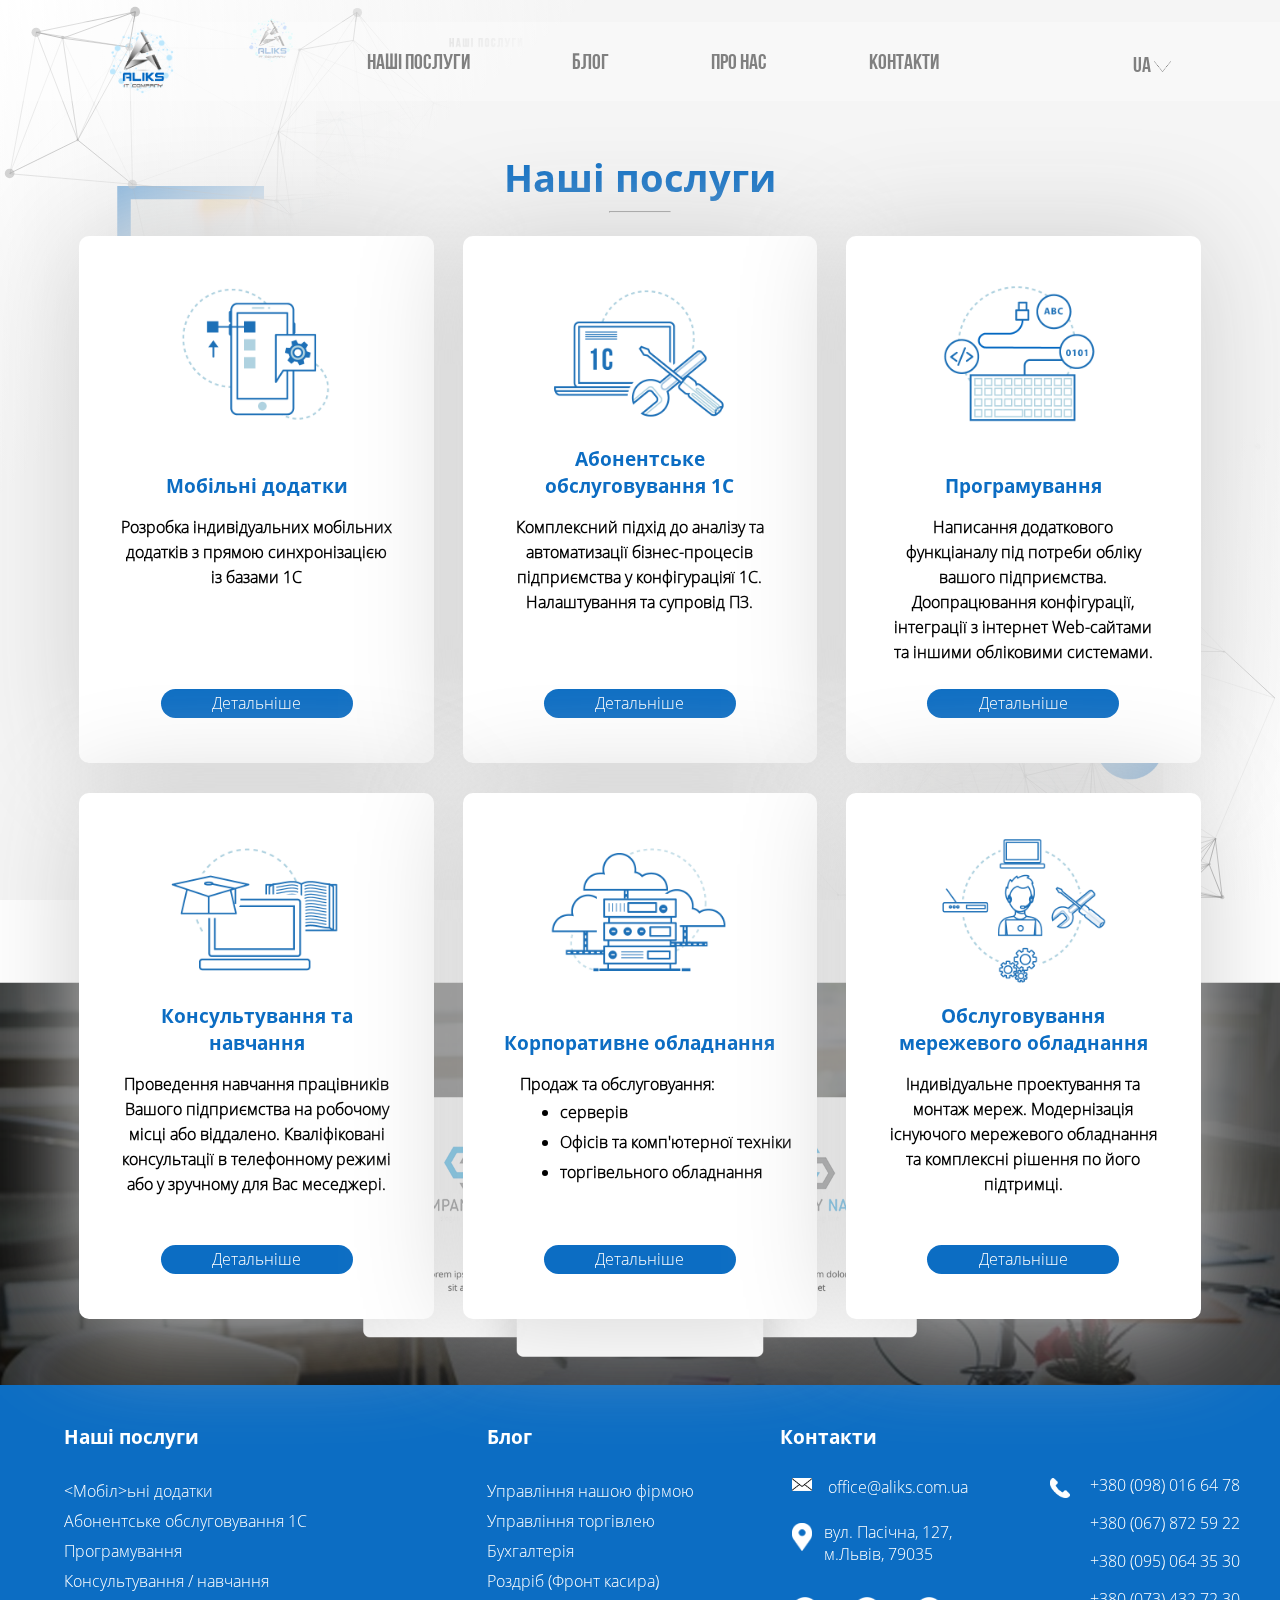
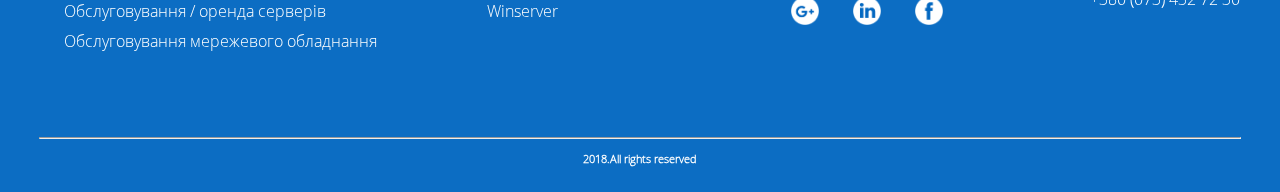
==== index.html @ d7215dd7 "Aliks.com.ua" ====
<!DOCTYPE html>
<html lang="en">
<head>
    <meta charset="UTF-8">
    <title>Aliks</title>
    <link rel="stylesheet" href="css/style.css">
    <link href="https://fonts.googleapis.com/css?family=Open+Sans" rel="stylesheet">
    <meta name=viewport content="width=device-width, initial-scale=1">
</head>
<body>
<!-- navigation bar -->


<div id="particles-js"></div>

<div id="back"></div>
<nav>
    <img src="img/logo_web-01.png" alt="logo">
    <ul class="nav">
        <li><a href="index.html">Наші Послуги</a></li>
        <li><a href="">Блог</a></li>
        <li><a href="aboutus.html">Про нас</a></li>
        <li><a href="contact.html">Контакти</a></li>
    </ul>
    <ul class="language">UA <img src="img/arrow.png" alt="">
        <li><a href="">EN</a></li>
        <li><a href="">RU</a></li>
    </ul>
</nav>
<!-- Main block-->
<section>
<h1>Наші послуги</h1>
    <hr>
   <div class="block">
       <div><img src="img/01%20mobile-dev.png" alt="">
           <h2>Мобільні додатки</h2>
           <h3>Розробка індивідуальних мобільних додатків з прямою синхронізацією із базами 1С</h3>
           <a href="">Детальніше</a>
       </div>
       <div><img src="img/02-1-C.png" alt="">
           <h2> Абонентське обслуговування 1С </h2>
           <h3> Комплексний підхід до аналізу та автоматизації бізнес-процесів підприємства у конфігураціяї 1С. Налаштування та супровід ПЗ.</h3>
           <a href="">Детальніше</a>
       </div>
       <div><img src="img/03-programming.png" alt="">
           <h2>Програмування</h2>
           <h3>Написання додаткового функціаналу під потреби обліку вашого підприємства. Доопрацювання конфігурації, інтеграції з інтернет Web-сайтами та іншими обліковими системами. </h3>
           <a href="">Детальніше</a>
       </div>
       <div><img src="img/04-education.png" alt="">
           <h2>Консультування та навчання</h2>
           <h3>Проведення навчання працівників Вашого підприємства на робочому місці або віддалено. Кваліфіковані консультації в телефонному режимі або у зручному для Вас меседжері.</h3>
           <a href="">Детальніше</a>
       </div>
       <div><img src="img/05-server-rent.png" alt="">
           <h2>Корпоративне обладнання</h2>
           <ul>Продаж та обслуговуання: <li>серверів</li>
               <li>Офісів та комп'ютерної техніки</li>
               <li>торгівельного обладнання </li></ul>
           <a href="">Детальніше</a>
       </div>
       <div><img src="img/06-network-equipment.png" alt="">
           <h2>Обслуговування мережевого обладнання</h2>
           <h3>Індивідуальне проектування та монтаж мереж. Модернізація існуючого мережевого обладнання та комплексні рішення по його підтримці.</h3>
           <a href="">Детальніше</a>
       </div>
   </div>
</section>
<!-- Footer -->
<footer>
    <div>
        <div class="links"><h4>Наші послуги</h4>
            <a href=""><Мобіл></Мобіл>ьні додатки</a>
            <a href="">Абонентське обслуговування 1С</a>
            <a href="">Програмування</a>
            <a href="">Консультування / навчання</a>
            <a href="">Обслуговування / оренда серверів</a>
            <a href="">Обслуговування мережевого обладнання</a></div>
        <div class="links"><h4>Блог</h4>
            <a href="">Управління нашою фірмою</a>
            <a href="">Управління торгівлею</a>
            <a href="">Бухгалтерія</a>
            <a href="">Роздріб (Фронт касира)</a>
            <a href="">Winserver</a></div>
        <div><h4>Контакти</h4>
            <div class="cont">
                <p><img src="img/email@3x.png" alt="">  office@aliks.com.ua</p>
                <div class="location"> <img src="img/placeholder@3x.png" alt=""> <p>  вул. Пасічна, 127,<br> м.Львів, 79035</p></div>
                <div><a href=""><img src="img/google@3x.png" alt=""></a>
                    <a href=""><img src="img/linkedin@3x.png" alt=""></a>
                    <a href=""><img src="img/facebook@3x.png" alt=""></a></div>
            </div>
        </div>
        <div class="number" ><img src="img/phone@3x.png" alt="">
            <div >
                <p>+380 (098) 016 64 78</p>
                <p>+380 (067) 872 59 22</p>
                <p>+380 (095) 064 35 30</p>
                <p>+380 (073) 432 72 30</p>
            </div></div>
    </div>
    <hr>
    <h6>2018.All rights reserved</h6>
</footer>

<script src="js/main.js"></script>
<script src="js/particles.js"></script>
<script>/* ---- particles.js config ---- */

particlesJS("particles-js", {
    "particles": {
        "number": {
            "value": 45,
            "density": {
                "enable": true,
                "value_area": 300
            }
        },
        "color": {
            "value": "#808080"
        },
        "shape": {
            "type": "circle",
            "stroke": {
                "width": 0,
                "color": "#000000"
            },
            "polygon": {
                "nb_sides": 5
            },
            "image": {
                "src": "img/github.svg",
                "width": 100,
                "height": 100
            }
        },
        "opacity": {
            "value": 0.5,
            "random": false,
            "anim": {
                "enable": false,
                "speed": 1,
                "opacity_min": 0.1,
                "sync": false
            }
        },
        "size": {
            "value":5,
            "random": true,
            "anim": {
                "enable": false,
                "speed": 40,
                "size_min": 0.1,
                "sync": false
            }
        },
        "line_linked": {
            "enable": true,
            "distance": 180,
            "color": "#434343",
            "opacity": 0.7,
            "width": 1
        },
        "move": {
            "enable": true,
            "speed": 3,
            "direction": "none",
            "random": false,
            "straight": false,
            "out_mode": "out",
            "bounce": false,
            "attract": {
                "enable": false,
                "rotateX": 600,
                "rotateY": 1200
            }
        }
    },
    "interactivity": {
        "detect_on": "canvas",
        "events": {
            "onhover": {
                "enable": true,
                "mode": "grab"
            },
            "onclick": {
                "enable": true,
                "mode": "push"
            },
            "resize": true
        },
        "modes": {
            "grab": {
                "distance": 140,
                "line_linked": {
                    "opacity": 1
                }
            },
            "bubble": {
                "distance": 400,
                "size": 40,
                "duration": 2,
                "opacity": 8,
                "speed": 3
            },
            "repulse": {
                "distance": 200,
                "duration": 0.4
            },
            "push": {
                "particles_nb": 4
            },
            "remove": {
                "particles_nb": 2
            }
        }
    },
    "retina_detect": true
});


/* ---- stats.js config ---- */

</script>
</body>
</html>
---- css/style.css ----
@font-face {
    font-family: OpenSansLight;
    src: url("../font/OpenSans-Light.ttf");
}
@font-face {
    font-family:BayBitch;
    src: url("../font/Bebas_Neue_Cyrillic.ttf");
}
@font-face {font-family: OpenSansBold;
    src: url("../font/OpenSans-Bold.ttf");

}
@import url('https://fonts.googleapis.com/css?family=Open+Sans');

html, body {
    padding: 0;
    margin: 0;

}

body {
    background: url("../img/03 about us.png") #F5F5F5;
    background-size: cover;


}
/*nav*/
nav {
    margin: 22px 0;
    display: flex;
    justify-content: center;
    flex-flow: row;
    background: rgba(255, 255, 255, 0.33);
    height: 79px;

}

nav > img {
    height: 82%;
    margin: auto 0;
}
.nav {
    display: flex;
    list-style: none;
    margin: auto 8%;
}
.nav a {
    color: #808080;
    font-family: BayBitch;
    text-transform: uppercase;
    text-decoration: none;
    margin: 0 51px;
    font-size: 1.36rem;

}
.nav a:hover{
    color: #0C6DC3;
}
#nav a{
    color: #fff;
}
#nav a:hover{
    color: #0C6DC3;
}
.language {
    font-family: BayBitch;
    font-size: 1.36rem;
    margin: 30px 0;
    color: #808080;
}
.language img {
   height: .7rem;
}

.language:hover > li {
    visibility: visible;
    opacity: 1;

}
.language a {
    color: #808080;
    font-family: BayBitch;
    text-transform: uppercase;
    text-decoration: none;
    font-size: 1.36rem;
}
.language a:hover {
    color: #0C6DC3;
}
.language li {
    list-style: none;
    margin: 0;
    padding: 0;
    visibility: hidden;
    opacity: 0;
    z-index: 99999;
    -webkit-transition: opacity 0.2s linear, visibility 0.2s linear;
    -moz-transition: opacity 0.2s linear, visibility 0.2s linear;
    -o-transition: opacity 0.2s linear, visibility 0.2s linear;
    transition: opacity 0.2s linear, visibility 0.2s linear;
}
#laguage {
    color: #fff;
}
#laguage a{
    color: #ffffff;
}
#language a:hover {
    color: #0C6DC3;
}
/*body*/
section{
    display: flex;
   flex-flow: column;
max-width:1150px;
    margin: 4% auto;
   /* opacity: .5;*/

}
section h1 {
    text-align: center;
    font-size: 2.35rem;
    font-family:OpenSansBold;
    margin: 0;
    color: #0C6DC3;
}

section hr{
    width:60px;
}
.block {
    display: flex;


    flex-flow: row wrap;

  font-family: OpenSansLight;
    justify-content: space-between;

}
.block>div{
    margin: 1.3% auto;
    width: 320px;
    height: 469px;
    background: white;
    border-radius: 10px;
    box-shadow: 0px 0px 113px 0px #cfcfcf;
    padding: 2.5% 1.5%;
    display: grid;
    grid-template-rows: 36% 14% 37%;
}
.block img {
    height: 177px;
    margin: auto 22%;
}
.block h2{font-family: OpenSansBold;
    font-size: 1.2rem;
    text-align: center;
    color: #0C6DC3;
    margin: auto 1rem 0 1rem;

}
.block h3 {
    line-height: 25px;
    font-size: 1rem;
    text-align: center;
    font-family: OpenSansLight;
    padding: 0 24px;
}
.block ul{
    line-height: 25px;
    font-size: 1rem;
    text-align: left;
    font-family: OpenSansLight;
    font-weight: bold;
}
.block ul>li{
    font-weight: bold;
    margin-left: 2.5rem;
    text-align: left;
    font-family: OpenSansLight;
    line-height: 30px;
}
.block  a{

    text-align: center;
    color: white;
    padding: 3px;
    background: #0C6DC3;
    border-radius: 20px;
    margin: 5% 20%;
    text-decoration: none;
}
footer{
    font-family: OpenSansLight;
    /*height: 400px;*/
    width: 100%;
    background: #0C6DC3;
    color: #fff;
    padding: 1% 0;
}
footer hr{
    max-width: 1200px;
    margin: auto;
}
footer h6 {
    text-align: center;
    margin: 1%  ;
    color:white;
}
footer>div{
    margin: 0 auto;
    margin-bottom: 4%;
    max-width: 1200px;
    display: flex;
    justify-content: space-between;
    flex-flow: wrap;
}
.location{
    display: flex;
}
.location p {
    margin: 0% 0 12% 0%;
}
.links{
    display: flex;
    flex-flow: column;
    margin: 0 2%;
}
footer h4{
    font-family: OpenSansBold;
    font-size: 1.2rem;

}
.links>a{
    color: white;
    text-decoration: none;
    margin: 4px 0;
}
footer img{
    width: 20px;
    margin: 1% 12px;
    height: 100%;
}
.number{
    display: inherit;
    margin: 60px 0;
}
.number img {
    margin: 20px;
    height: 20px;
    width: 20px;
}
.cont>p{
    margin: 12% 0%;
}
.cont>p>img{
    background:black;
}
.cont>div>a>img{
    width: 28px;
    margin: 5% 10% 0 6%;
    height: 100%;
}
/*Animation settings*/
#particles-js {
    z-index: -2;
    position: fixed;
    height: 100vh;
    width: 100vw;
    top: 0;
    right: 0;
    left: 0;
}

#back {
    z-index: -1;
    position: fixed;
    height: 100vh;
    width: 100vw;
    background: linear-gradient(140deg, rgba(245, 245, 245, 0), #F5F5F5, #F5F5F5, #F5F5F5, rgba(245, 245, 245, 0));
    top: 0;
    right: 0;
    left: 0;
}
/*Contact*/
.contact{
    font-family: OpenSansLight;
    color: #fff;
    display: flex;
    border-radius: 15px;
    max-width: 1155px;
    flex-flow: row;
    background: hsla(0, 0%, 0%, 0.34);
    margin: 6% auto;
}
.contact form{
    display: flex;
    flex-flow: column;
}
.contact h1{
    font-family: OpenSansBold;
    text-align: left;
    font-size: 2.34rem;
    margin-bottom: 0;
}
.contact>div{
    width: 50%;
}
.contact>div:nth-child(1){
    padding: 2% 9%;
    width: 32%;
}
.contact form>input{
    font-size: 1.2rem;
    width: 100%;
    border: none;
    background: #fff0;
    color: white;
    border-bottom: solid;
    padding: 12% 0 3px 0;
    border-bottom-width: 1px;
    outline: unset;
    border-color: white;


}

.contact form>textarea{
    font-size: 1.2rem;
    background: #fff0;
    border: none;
    color: white;
    border-bottom-width: 1px;
    border-bottom: solid;
    padding: 4% 0 1px 0;
    height: 122px;
    outline: unset;
    font-family: OpenSansLight;
    border-width: 1px;
}
.contact form>input::placeholder{
    color: white;
}
.contact form>textarea::placeholder{
    color: white;
}
#map{
    border-bottom-right-radius: 15px;
    border-top-right-radius: 15px;
}
form>input:last-child{
    text-align: center;
    color: #0C6DC3;
    padding: 6px 0;
    background: #fff;
    border-radius: 20px;
    margin: 13% 26%;
    width: 46%;
    border: none;
    text-decoration: none;
    font-size: 1rem;
}
#backimg{
    top: 0;
position: fixed;
z-index: -2;
}
/*Aboutus*/
.aboutus{
display: flex;
    flex-flow: row;
    background: #dcdcdc70;
    padding: 3% 0;
}
.we{
    display: flex;
    flex-flow: column;
    max-width: 1272px;
    margin: 4% 0 0 24%;
}
.aboutus>div:first-child{
    background:url("../img/office.png") no-repeat;
    background-position: center;
    width: 475px;
    height: 680px;
    margin: 6% 8% 0 -21%;

}
.box{
    position: absolute;
    background: #0C6DC3;
    height: 14rem;
    width: 14rem;
    margin: -1rem;
    z-index: -1;
}
.aboutus>div:last-child{
    width: 68%;
}
.aboutus h2{
    font-size: 1.3rem;
    text-indent: 1rem;
    font-family: OpenSansLight;
}
.aboutus ul{
    font-family: OpenSansBold;
}
.aboutus li{
    font-family: OpenSansLight;
list-style-type: none;
}
.aboutus h3 {
font-family: -apple-system, BlinkMacSystemFont, 'Segoe UI', Roboto, Oxygen, Ubuntu, Cantarell, 'Open Sans', 'Helvetica Neue', sans-serif
}
.we h1{
    text-align: left;
    font-size: 2.3rem;
    font-family: OpenSansBold;
    color: #0C6DC3;
    margin: 0 12%;
}
.we hr{
    margin: 2% 16%;
}
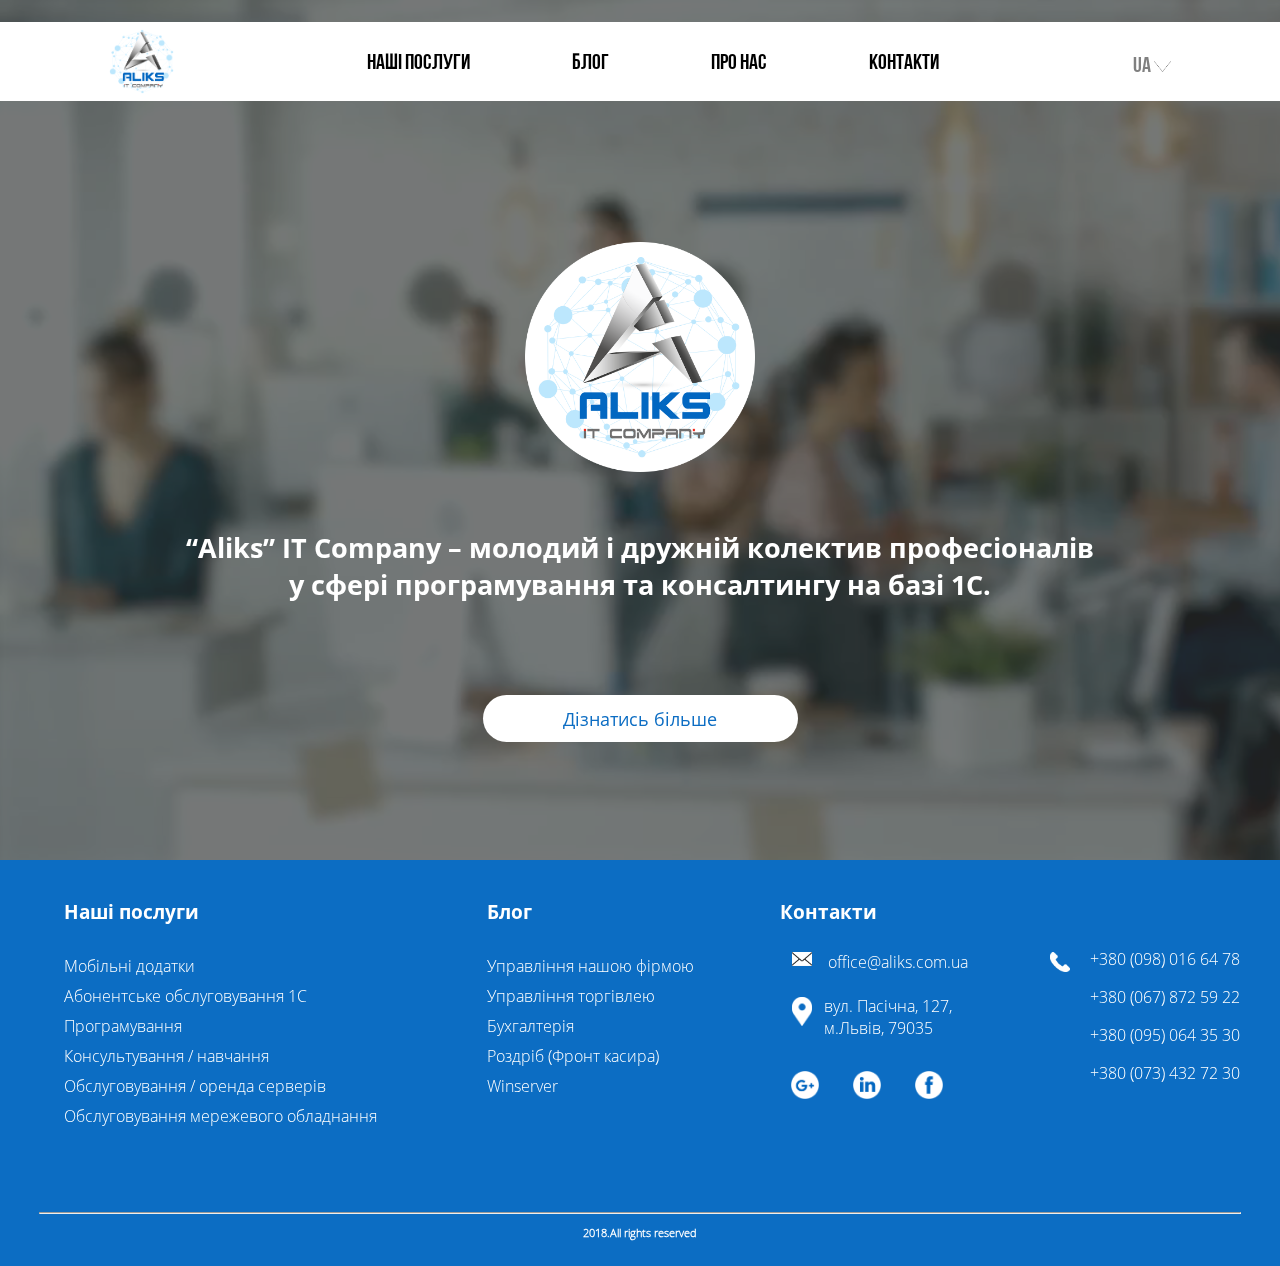
==== commit d325f2f3: "newTask" ====
--- a/index.html
+++ b/index.html
@@ -4,20 +4,23 @@
     <meta charset="UTF-8">
     <title>Aliks</title>
     <link rel="stylesheet" href="css/style.css">
+    <link rel="stylesheet" href="css/indexcss.css">
     <link href="https://fonts.googleapis.com/css?family=Open+Sans" rel="stylesheet">
     <meta name=viewport content="width=device-width, initial-scale=1">
 </head>
 <body>
+<video autoplay loop> <source src="img/video bg.mp4" type="video/mp4"> </video>
+    <div style="position: absolute;
+    height: 120%;
+    width: 100%;
+    background: #2e3030a8;
+    z-index: -2;
+    top: 0;"></div>
 <!-- navigation bar -->
-
-
-<div id="particles-js"></div>
-
-<div id="back"></div>
-<nav>
-    <img src="img/logo_web-01.png" alt="logo">
-    <ul class="nav">
-        <li><a href="index.html">Наші Послуги</a></li>
+<nav class="whitenav">
+  <a href="index.html">  <img src="img/logo_web-01.png" alt="logo"></a>
+    <ul class="frontnav">
+        <li><a href="ourproud.html">Наші Послуги</a></li>
         <li><a href="">Блог</a></li>
         <li><a href="aboutus.html">Про нас</a></li>
         <li><a href="contact.html">Контакти</a></li>
@@ -27,200 +30,49 @@
         <li><a href="">RU</a></li>
     </ul>
 </nav>
-<!-- Main block-->
-<section>
-<h1>Наші послуги</h1>
-    <hr>
-   <div class="block">
-       <div><img src="img/01%20mobile-dev.png" alt="">
-           <h2>Мобільні додатки</h2>
-           <h3>Розробка індивідуальних мобільних додатків з прямою синхронізацією із базами 1С</h3>
-           <a href="">Детальніше</a>
-       </div>
-       <div><img src="img/02-1-C.png" alt="">
-           <h2> Абонентське обслуговування 1С </h2>
-           <h3> Комплексний підхід до аналізу та автоматизації бізнес-процесів підприємства у конфігураціяї 1С. Налаштування та супровід ПЗ.</h3>
-           <a href="">Детальніше</a>
-       </div>
-       <div><img src="img/03-programming.png" alt="">
-           <h2>Програмування</h2>
-           <h3>Написання додаткового функціаналу під потреби обліку вашого підприємства. Доопрацювання конфігурації, інтеграції з інтернет Web-сайтами та іншими обліковими системами. </h3>
-           <a href="">Детальніше</a>
-       </div>
-       <div><img src="img/04-education.png" alt="">
-           <h2>Консультування та навчання</h2>
-           <h3>Проведення навчання працівників Вашого підприємства на робочому місці або віддалено. Кваліфіковані консультації в телефонному режимі або у зручному для Вас меседжері.</h3>
-           <a href="">Детальніше</a>
-       </div>
-       <div><img src="img/05-server-rent.png" alt="">
-           <h2>Корпоративне обладнання</h2>
-           <ul>Продаж та обслуговуання: <li>серверів</li>
-               <li>Офісів та комп'ютерної техніки</li>
-               <li>торгівельного обладнання </li></ul>
-           <a href="">Детальніше</a>
-       </div>
-       <div><img src="img/06-network-equipment.png" alt="">
-           <h2>Обслуговування мережевого обладнання</h2>
-           <h3>Індивідуальне проектування та монтаж мереж. Модернізація існуючого мережевого обладнання та комплексні рішення по його підтримці.</h3>
-           <a href="">Детальніше</a>
-       </div>
-   </div>
+<section class="front">
+    <img src="img/big_logo_web-01.png" alt="">
+    <h1>“Aliks” IT Company – молодий і дружній колектив професіоналів <br> у сфері програмування та консалтингу на базі 1С. </h1>
+    <a href="">Дізнатись більше</a>
 </section>
-<!-- Footer -->
 <footer>
-    <div>
-        <div class="links"><h4>Наші послуги</h4>
-            <a href=""><Мобіл></Мобіл>ьні додатки</a>
-            <a href="">Абонентське обслуговування 1С</a>
-            <a href="">Програмування</a>
-            <a href="">Консультування / навчання</a>
-            <a href="">Обслуговування / оренда серверів</a>
-            <a href="">Обслуговування мережевого обладнання</a></div>
-        <div class="links"><h4>Блог</h4>
-            <a href="">Управління нашою фірмою</a>
-            <a href="">Управління торгівлею</a>
-            <a href="">Бухгалтерія</a>
-            <a href="">Роздріб (Фронт касира)</a>
-            <a href="">Winserver</a></div>
-        <div><h4>Контакти</h4>
-            <div class="cont">
-                <p><img src="img/email@3x.png" alt="">  office@aliks.com.ua</p>
-                <div class="location"> <img src="img/placeholder@3x.png" alt=""> <p>  вул. Пасічна, 127,<br> м.Львів, 79035</p></div>
-                <div><a href=""><img src="img/google@3x.png" alt=""></a>
-                    <a href=""><img src="img/linkedin@3x.png" alt=""></a>
-                    <a href=""><img src="img/facebook@3x.png" alt=""></a></div>
+        <div>
+            <div class="links"><h4>Наші послуги</h4>
+                <a href="">Мобільні додатки</a>
+                <a href="">Абонентське обслуговування 1С</a>
+                <a href="">Програмування</a>
+                <a href="">Консультування / навчання</a>
+                <a href="">Обслуговування / оренда серверів</a>
+                <a href="">Обслуговування мережевого обладнання</a></div>
+            <div class="links"><h4>Блог</h4>
+                <a href="">Управління нашою фірмою</a>
+                <a href="">Управління торгівлею</a>
+                <a href="">Бухгалтерія</a>
+                <a href="">Роздріб (Фронт касира)</a>
+                <a href="">Winserver</a></div>
+            <div><h4>Контакти</h4>
+                <div class="cont">
+                    <p><img src="img/email@3x.png" alt="">  office@aliks.com.ua</p>
+                    <div class="location"> <img src="img/placeholder@3x.png" alt=""> <p>  вул. Пасічна, 127,<br> м.Львів, 79035</p></div>
+                    <div><a href=""><img src="img/google@3x.png" alt=""></a>
+                        <a href=""><img src="img/linkedin@3x.png" alt=""></a>
+                        <a href=""><img src="img/facebook@3x.png" alt=""></a></div>
+                </div>
             </div>
+            <div class="number" ><img src="img/phone@3x.png" alt="">
+                <div >
+                    <p>+380 (098) 016 64 78</p>
+                    <p>+380 (067) 872 59 22</p>
+                    <p>+380 (095) 064 35 30</p>
+                    <p>+380 (073) 432 72 30</p>
+                </div></div>
         </div>
-        <div class="number" ><img src="img/phone@3x.png" alt="">
-            <div >
-                <p>+380 (098) 016 64 78</p>
-                <p>+380 (067) 872 59 22</p>
-                <p>+380 (095) 064 35 30</p>
-                <p>+380 (073) 432 72 30</p>
-            </div></div>
-    </div>
-    <hr>
-    <h6>2018.All rights reserved</h6>
-</footer>
-
-<script src="js/main.js"></script>
-<script src="js/particles.js"></script>
-<script>/* ---- particles.js config ---- */
-
-particlesJS("particles-js", {
-    "particles": {
-        "number": {
-            "value": 45,
-            "density": {
-                "enable": true,
-                "value_area": 300
-            }
-        },
-        "color": {
-            "value": "#808080"
-        },
-        "shape": {
-            "type": "circle",
-            "stroke": {
-                "width": 0,
-                "color": "#000000"
-            },
-            "polygon": {
-                "nb_sides": 5
-            },
-            "image": {
-                "src": "img/github.svg",
-                "width": 100,
-                "height": 100
-            }
-        },
-        "opacity": {
-            "value": 0.5,
-            "random": false,
-            "anim": {
-                "enable": false,
-                "speed": 1,
-                "opacity_min": 0.1,
-                "sync": false
-            }
-        },
-        "size": {
-            "value":5,
-            "random": true,
-            "anim": {
-                "enable": false,
-                "speed": 40,
-                "size_min": 0.1,
-                "sync": false
-            }
-        },
-        "line_linked": {
-            "enable": true,
-            "distance": 180,
-            "color": "#434343",
-            "opacity": 0.7,
-            "width": 1
-        },
-        "move": {
-            "enable": true,
-            "speed": 3,
-            "direction": "none",
-            "random": false,
-            "straight": false,
-            "out_mode": "out",
-            "bounce": false,
-            "attract": {
-                "enable": false,
-                "rotateX": 600,
-                "rotateY": 1200
-            }
-        }
-    },
-    "interactivity": {
-        "detect_on": "canvas",
-        "events": {
-            "onhover": {
-                "enable": true,
-                "mode": "grab"
-            },
-            "onclick": {
-                "enable": true,
-                "mode": "push"
-            },
-            "resize": true
-        },
-        "modes": {
-            "grab": {
-                "distance": 140,
-                "line_linked": {
-                    "opacity": 1
-                }
-            },
-            "bubble": {
-                "distance": 400,
-                "size": 40,
-                "duration": 2,
-                "opacity": 8,
-                "speed": 3
-            },
-            "repulse": {
-                "distance": 200,
-                "duration": 0.4
-            },
-            "push": {
-                "particles_nb": 4
-            },
-            "remove": {
-                "particles_nb": 2
-            }
-        }
-    },
-    "retina_detect": true
-});
-
-
-/* ---- stats.js config ---- */
-
-</script>
-</body>
-</html>+        <hr>
+        <h6>2018.All rights reserved</h6>
+    </footer>
+    
+    <script src="js/main.js"></script>
+    <script src="js/particles.js"></script>
+   
+    </body>
+    </html>--- a/css/style.css
+++ b/css/style.css
@@ -19,8 +19,9 @@
 }
 
 body {
-    background: url("../img/03 about us.png") #F5F5F5;
+     background:  #F5F5F5; 
     background-size: cover;
+    overflow-x: hidden;
 
 
 }
@@ -34,9 +35,12 @@
     height: 79px;
 
 }
-
-nav > img {
+nav > a{
     height: 82%;
+    margin: auto 0;
+}
+nav > a > img {
+    height: 100%;
     margin: auto 0;
 }
 .nav {
@@ -112,6 +116,7 @@
 section{
     display: flex;
    flex-flow: column;
+   min-width: 1100px;
 max-width:1150px;
     margin: 4% auto;
    /* opacity: .5;*/
@@ -263,15 +268,7 @@
     height: 100%;
 }
 /*Animation settings*/
-#particles-js {
-    z-index: -2;
-    position: fixed;
-    height: 100vh;
-    width: 100vw;
-    top: 0;
-    right: 0;
-    left: 0;
-}
+
 
 #back {
     z-index: -1;
@@ -368,16 +365,17 @@
 }
 /*Aboutus*/
 .aboutus{
-display: flex;
+    display: flex;
     flex-flow: row;
     background: #dcdcdc70;
-    padding: 3% 0;
+    padding: 4% 0 10% 0;
 }
 .we{
     display: flex;
     flex-flow: column;
     max-width: 1272px;
-    margin: 4% 0 0 24%;
+    margin: 4% 0 5% 24%;
+    background: linear-gradient(140deg, rgba(245, 245, 245, 0), #F5F5F5, #F5F5F5, #F5F5F5, rgba(245, 245, 245, 0));
 }
 .aboutus>div:first-child{
     background:url("../img/office.png") no-repeat;
@@ -399,18 +397,24 @@
     width: 68%;
 }
 .aboutus h2{
-    font-size: 1.3rem;
-    text-indent: 1rem;
-    font-family: OpenSansLight;
-}
+    font-size: 1.27rem;
+    text-indent: 2rem;
+    font-family: -apple-system, BlinkMacSystemFont, 'Segoe UI', Roboto, Oxygen, Ubuntu, Cantarell, 'Open Sans', 'Helvetica Neue', sans-serif;
+    font-weight: 400;
+}
+ .aboutus p{
+     margin:0;
+ }
 .aboutus ul{
     font-family: OpenSansBold;
+    font-size: 1.2rem;
 }
 .aboutus li{
     font-family: OpenSansLight;
 list-style-type: none;
 }
 .aboutus h3 {
+    font-style: italic;
 font-family: -apple-system, BlinkMacSystemFont, 'Segoe UI', Roboto, Oxygen, Ubuntu, Cantarell, 'Open Sans', 'Helvetica Neue', sans-serif
 }
 .we h1{
@@ -423,3 +427,206 @@
 .we hr{
     margin: 2% 16%;
 }
+.subscribe{
+    max-width: 970px;
+    margin: 0 auto;
+    min-width: 500px;
+}
+.subscribe img{
+    height: 7rem;
+
+    margin: 5% 0;
+}
+.subscribe h2{
+    font-family: -apple-system, BlinkMacSystemFont, 'Segoe UI', Roboto, Oxygen, Ubuntu, Cantarell, 'Open Sans', 'Helvetica Neue', sans-serif;
+    font-size: 2.6rem;
+    text-align: center;
+    color: #0C6DC3;
+}
+.subscribe>div{
+    display: flex;
+    flex-flow: row;
+}
+
+.subscribe a{
+    text-align: center;
+    color: white;
+    padding: 3px;
+    background: #0C6DC3;
+    border-radius: 20px;
+    margin: 4% 42%;
+    text-decoration: none;
+}
+.subscribe p{
+    margin: 2% 5%;
+    font-family: -apple-system, BlinkMacSystemFont, 'Segoe UI', Roboto, Oxygen, Ubuntu, Cantarell, 'Open Sans', 'Helvetica Neue', sans-serif;
+    font-size: 1.2rem;
+}
+.subscribe h4{
+    margin: 2% 5%;
+    font-family: -apple-system, BlinkMacSystemFont, 'Segoe UI', Roboto, Oxygen, Ubuntu, Cantarell, 'Open Sans', 'Helvetica Neue', sans-serif;
+    color: #0C6DC3;
+    font-size: 1rem;
+}
+.subscribe span{
+    color:#b1b1b1;
+}
+/* main page */
+.front{
+    margin: 2% auto;
+}
+.front img{
+    width: 20%;
+    margin: 10% auto 5% auto;
+}
+.front h1{
+    color: white;
+    font-family: -apple-system, BlinkMacSystemFont, 'Segoe UI', Roboto, Oxygen, Ubuntu, Cantarell, 'Open Sans', 'Helvetica Neue', sans-serif;
+    font-size: 1.7rem;
+}
+.front a{
+    text-align: center;
+    color: #0C6DC3;
+    padding: 3px;
+    background: #ffffff;
+    border-radius: 72px;
+    margin: 8% auto 8% auto;
+    padding: 1% 7%;
+    text-decoration: none;
+    font-size: 1.1rem;
+    font-family: -apple-system, BlinkMacSystemFont, 'Segoe UI', Roboto, Oxygen, Ubuntu, Cantarell, 'Open Sans', 'Helvetica Neue', sans-serif;
+}
+video{
+    position: absolute;
+    z-index: -2;
+    top: 0;
+    width: 120%;
+}
+.whitenav{
+    margin: 22px 0;
+    display: flex;
+    justify-content: center;
+    flex-flow: row;
+    background:white;
+    height: 79px;
+}
+.frontnav {
+    display: flex;
+    list-style: none;
+    margin: auto 8%;
+}
+.frontnav a {
+    color: #000;
+    font-family: BayBitch;
+    text-transform: uppercase;
+    text-decoration: none;
+    margin: 0 51px;
+    font-size: 1.36rem;
+
+}
+.frontnav a:hover{
+    color: #0C6DC3;
+}
+#nav a{
+    color: #fff;
+}
+#nav a:hover{
+    color: #0C6DC3;
+}
+.language {
+    font-family: BayBitch;
+    font-size: 1.36rem;
+    margin: 30px 0;
+    color: #808080;
+}
+
+@-moz-document url-prefix() {
+    .subscribe a{
+        text-align: center;
+        color: white;
+        padding: 3px;
+        background: #0C6DC3;
+        border-radius: 20px;
+        margin: 3rem 42%;
+        text-decoration: none;
+    }
+    .block a {
+        text-align: center;
+        color: white;
+        padding: 3px;
+        background: #0C6DC3;
+        border-radius: 20px;
+        margin: 1rem 20%;
+        text-decoration: none;
+    }
+    block > div {
+        margin: .8rem auto;
+        width: 320px;
+        height: 469px;
+        background: white;
+        border-radius: 10px;
+        box-shadow: 0px 0px 113px 0px #cfcfcf;
+        padding: 2.5% 1.5%;
+        display: grid;
+        grid-template-rows: 36% 14% 37%;
+    }
+    .front a {
+        text-align: center;
+        color: #0C6DC3;
+        padding: 3px;
+        background: #ffffff;
+        border-radius: 72px;
+        margin: 5rem auto 1.7rem auto;
+        padding: .6rem 7%;
+        text-decoration: none;
+        font-size: 1.1rem;
+        font-family: -apple-system, BlinkMacSystemFont, 'Segoe UI', Roboto, Oxygen, Ubuntu, Cantarell, 'Open Sans', 'Helvetica Neue', sans-serif;
+    }
+    .front img {
+        width: 20%;
+        margin: 2rem auto 5rem auto;
+    }
+    .contact form > input {
+        font-size: 1.2rem;
+        width: 100%;
+        border: none;
+            border-bottom-width: medium;
+            border-bottom-style: none;
+            border-top-color: currentcolor;
+            border-right-color: currentcolor;
+            border-bottom-color: currentcolor;
+            border-left-color: currentcolor;
+        background: #fff0;
+        color: white;
+        border-bottom: solid;
+            border-bottom-width: medium;
+            border-bottom-color: currentcolor;
+        padding: 2rem 0 3px 0;
+        border-bottom-width: 1px;
+        outline: unset;
+        border-color: white;}
+        form > input:last-child {
+            text-align: center;
+            color: #0C6DC3;
+            padding: 6px 0;
+            background: #fff;
+            border-radius: 20px;
+            margin: 2rem 26%;
+            width: 46%;
+            border: none;
+            text-decoration: none;
+            font-size: 1rem;
+        }
+        .contact form > input {
+            font-size: 1.2rem;
+            width: 100%;
+            border: none;
+            background: #fff0;
+            color: white;
+            border-bottom: solid;
+            padding: 2rem 0 3px 0;
+            border-bottom-width: 1px;
+            outline: unset;
+            border-color: white;
+        }
+}
--- a/css/indexcss.css
+++ b/css/indexcss.css
@@ -0,0 +1,9 @@
+#particles-js {
+    z-index: -2;
+    position: fixed;
+    height: 100vh;
+    width: 100vw;
+    top: 0;
+    right: 0;
+    left: 0;
+}